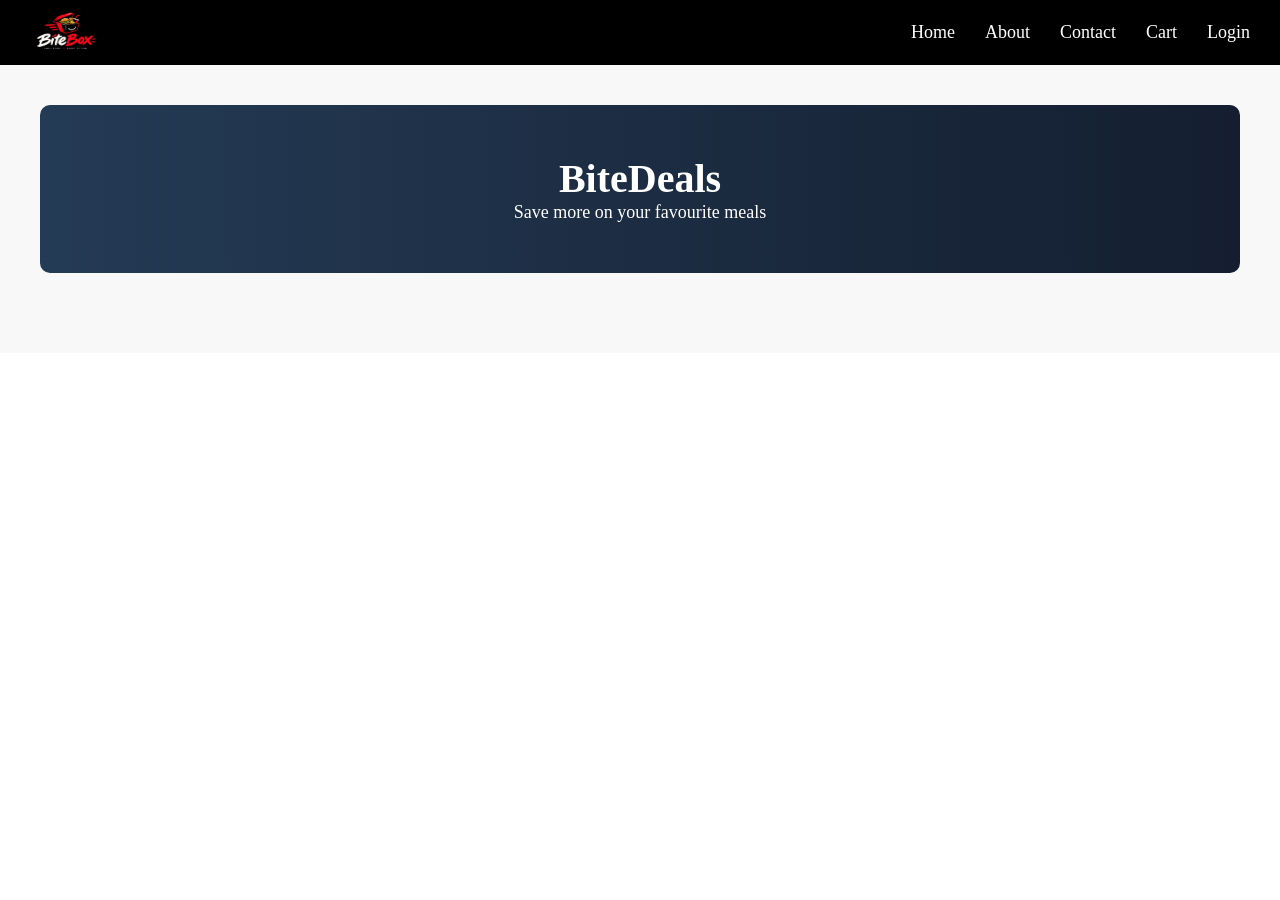
==== bitedeals.html @ 52be3f65 "Updated project" ====
<!DOCTYPE html>
<html lang="en">
<head>
    <meta charset="UTF-8">
    <meta name="viewport" content="width=device-width, initial-scale=1.0">
    <title>Document</title>
    <link rel="stylesheet" href="style.css">
</head>
<body>
     <header>
        <!-- <h1>Bite<span style="color: red;">Box</span></h1> -->
        <img src="images/bitebox diff.jpeg" alt="" height="60px" width="70px">


        <nav>
            <a href="">Home</a>
            <a href="">About</a>
            <a href="">Contact</a>
            <a href=""><i class="fa-solid fa-cart-plus"></i>Cart</a>
            <a href=""><i class="fa-solid fa-right-to-bracket"></i>Login</a>

        </nav>
    </header>

    <section class="deals-page">
        
        <div class="deal-hero">
            <h1>BiteDeals</h1>
            <p>Save more on your favourite meals</p>
        </div>
      
    </section>
    
</body>
</html>
---- style.css ----
* {
    margin: 0;
    padding: 0;
}

header {
    display: flex;
    align-items: center;
    height: 65px;
    background-color: black;
    justify-content: space-between;
    /* top right bottom left */
    padding: 0px 30px 0px 30px;
}





nav a {
    color: white;
    text-decoration: none;
    font-size: 18px;
}

nav {
    display: flex;
    gap: 30px;
    align-items: center;
}

a:hover {
    color: red;

}

.hero {
    height: 90vh;
    background: url("./images/background.jpeg") no-repeat center/cover;
    display: flex;
    justify-content: center;
    align-items: center;
    color: white;

}

.hero button {
    margin-top: 15px;
    padding: 10px 20px;
    background-color: red;
    color: white;
    border: none;
    border-radius: 5px;
    cursor: pointer;
}

.hero button:hover {
    background-color: darkred;
}

.video-section{
    display: flex;
    padding: 50px;
    justify-content: center;
    align-items: center;
    gap: 40px;
}

.video-text{
    flex: 1;
}

.video-box{
    flex: 1;
}

.video-box video{
    width: 100%;
    border-radius: 10px;
}

.video-text h2{
    font-size: 32px;
    margin-bottom: 15px;
}

.video-text p{
    font-size: 18px;
    color: #444;
}

.about{
    text-align: center;
    padding: 60px 20px;
    background-color:white;
    
}

.about h2{
    font-size: 32px;
    margin-bottom: 20px;
    color: rgba(255, 0, 0,0.615);
}

.about p{
    max-width: 700px;
    margin: auto;
    font-size: 18px;
    color: #555555;
    line-height: 1.6;
}

footer{
    background-color: #111111;
    color: #cccccc;
    padding: 40px;
}
.footer-container{
    display: grid;
    grid-template-columns: repeat(4,1fr);
    gap: 30px;
}

footer a{
    text-decoration: none;
    color: #cccccc;


}
footer ul{
    list-style: none;
    display: block;
    padding: 0;
}
.footer-box h2{
    margin-bottom: 15px;
}

.footer-box h3{
    margin-bottom: 15px;
}

.social-icons a{
      display: inline-block;
      margin-right: 20px;
      font-size: 20px;
      padding: 10px;
      border-radius: 50%;
      color: #ccc;
      background: #222;
    }

.social-icons a:hover{
    color: red;
    background: white;
}


.footer-bottom{
    margin-top: 30px;
    text-align: center;
    border-top: 1px solid #333;
    padding-top:10px ;
    font-size: 14px;
}






.category-icons{
    display: flex;
    gap: 20px;
    padding: 20px;
    overflow: auto;
    background: #ffffff;
    justify-content: center;
}

.icon-box{
    min-width: 100px;
    text-align: center;
    cursor: pointer;
    transition: 0.3s;
}

.icon-box img{
    width: 70px;
    height: 70px;
    object-fit: cover;
    border-radius: 50%;
    border: 2px solid #eeeeee;
    padding: 5px;
}

.icon-box p{
    margin-top:8px ;
    font-size: 14px;
}

.icon-box img:hover{
    margin-top: 8px;
    font-size: 14px;

}

.icon-box p:hover{
    color: red;
}



.menu-container{
    display: grid;
    grid-template-columns: repeat(4,1fr);
    gap: 20px;
    padding: 20px;
}

.card img{
    width: 100%;
    object-fit:cover;
}

.card{
    background: #ffffff;
    border-radius: 10px;
    padding: 15px;
    text-align: center;

    box-shadow: 0px 4px 10px black;
    /* box-shadow: horizontal-offset  vertical-offset  blur-offset; */
}

.deals-page{
    padding: 40px;
    background: #f8f8f8;
}

.deal-hero{
      background: linear-gradient(to right, #243b55, #141e30);
    color: white;
    padding: 50px;
    text-align: center;
    border-radius: 10px;
    margin-bottom: 40px;
}

.deal-hero h1{
    font-size: 40px;
}

.deal-hero p{
    font-size: 18px;
}
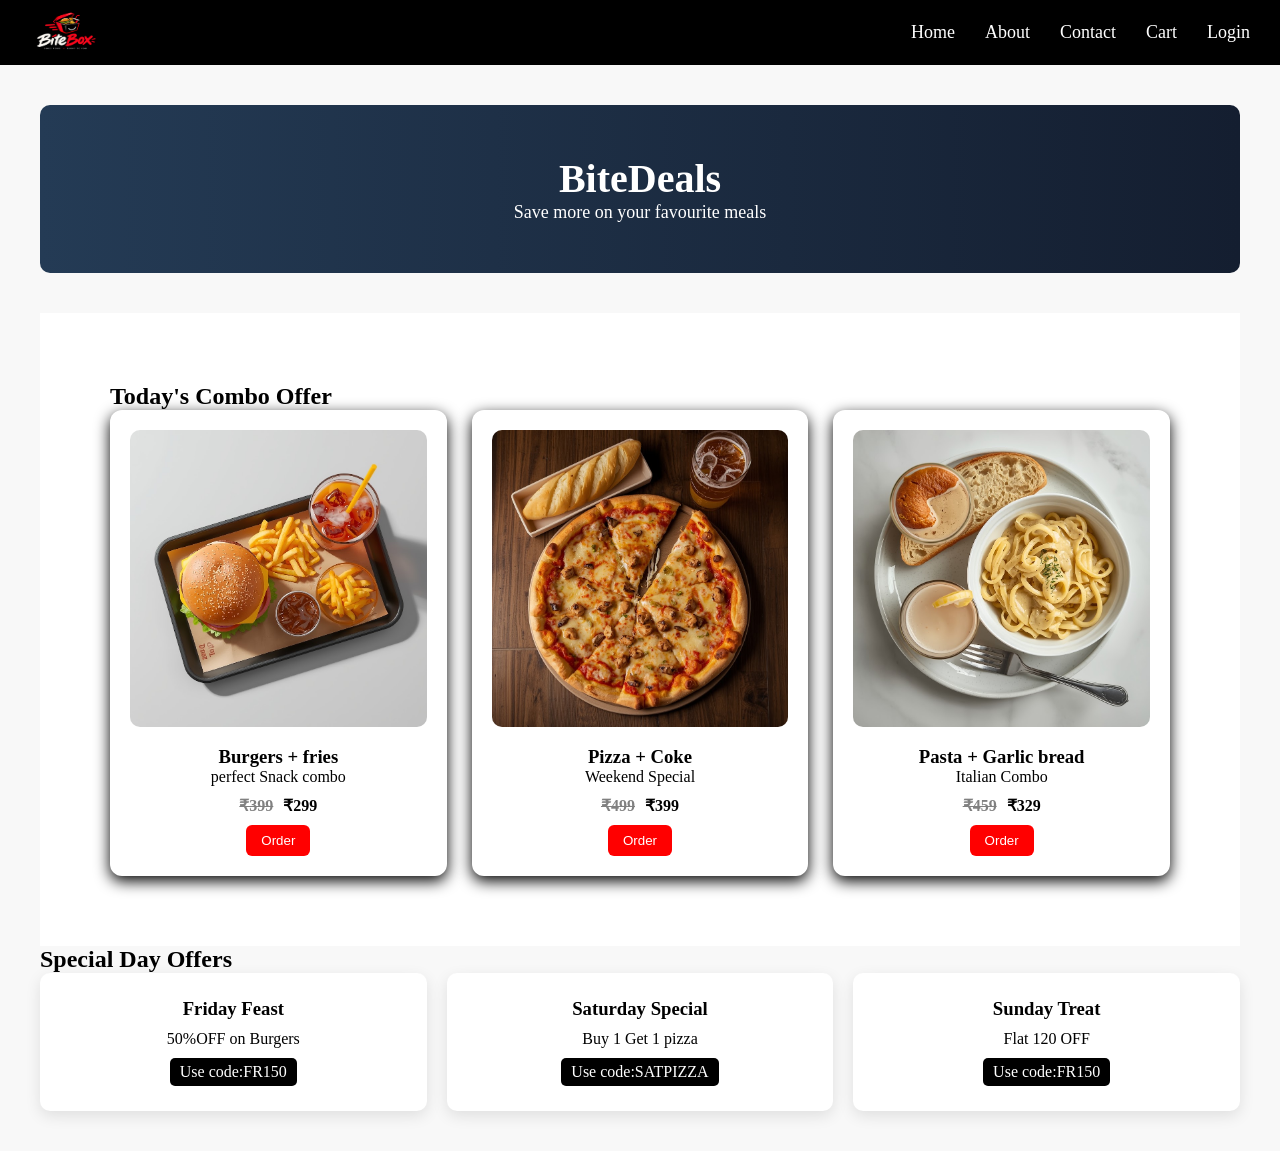
==== commit 872e0324: "updated code" ====
--- a/bitedeals.html
+++ b/bitedeals.html
@@ -23,12 +23,79 @@
     </header>
 
     <section class="deals-page">
-        
+        <!-- this section will end at last -->
+        <!-- hero section start here -->
         <div class="deal-hero">
             <h1>BiteDeals</h1>
             <p>Save more on your favourite meals</p>
         </div>
-      
+        <!-- end hero deal section  -->
+
+
+        <section class="combo-section">
+            <!-- Combo Section start here -->
+            <h2 class="section-title">Today's Combo Offer</h2>
+
+            <div class="combo-container">
+                <!-- Combo 1 -->
+                <div class="combo-card">
+                    <img src="images/meal1.jpg">
+                    <h3>Burgers + fries</h3>
+                    <p>perfect Snack combo</p>
+                    <h4><span>₹399</span>₹299</h4>
+                    <button>Order</button>
+                </div>
+                <!-- Combo 2 -->
+                 <div class="combo-card">
+                    <img src="images/meal2.jpg">
+                    <h3>Pizza + Coke</h3>
+                    <p>Weekend Special</p>
+                    <h4><span>₹499</span>₹399</h4>
+                    <button>Order</button>
+                 </div>
+                 <!-- Combo 3 -->
+                  <div class="combo-card">
+                    <img src="images/meal3.jpg">
+                    <h3>Pasta + Garlic bread</h3>
+                    <p>Italian Combo</p>
+                    <h4><span>₹459</span>₹329</h4>
+                    <button>Order</button>
+                  </div>
+            </div>
+        </section>
+
+        <!-- end offer section -->
+
+          <!-- day wise offers  -->
+         <h2 class="section-title">Special Day Offers </h2>
+
+         <div class="deals-container">
+            <!-- first card -->
+            <div class="deal-card">
+                <h3>Friday Feast</h3>
+                <p>50%OFF on Burgers</p>
+                <span>Use code:FR150</span>
+
+            </div>
+            <!-- second card -->
+            <div class="deal-card">
+                <h3>Saturday Special</h3>
+                <p>Buy 1 Get 1 pizza</p>
+                <span>Use code:SATPIZZA</span>
+
+            </div>
+            <!-- third card -->
+            <div class="deal-card">
+                <h3>Sunday Treat</h3>
+                <p>Flat 120 OFF</p>
+                <span>Use code:FR150</span>
+
+            </div>
+         </div>
+
+         <!-- Hot Deals Section -->
+        
+
     </section>
     
 </body>
--- a/style.css
+++ b/style.css
@@ -253,4 +253,88 @@
 
 .deal-hero p{
     font-size: 18px;
+}
+
+.combo-section{
+    padding: 70px;
+    background: #fff;
+}
+
+.combo-container{
+    display: grid;
+    grid-template-columns: repeat(3,1fr);
+    gap: 25px;
+}
+
+.combo-card{
+    background: #fff;
+    padding: 20px;
+    border-radius: 12px;
+    text-align: center;
+    box-shadow: 0 5px 15px rgba(0,0,0,1);
+    transition: 0.3s;
+}
+
+.combo-card img{
+    width: 100%;
+    border-radius: 10px;
+    margin-bottom: 15px;
+}
+
+.combo-card h4{
+    margin: 10px 0px;
+}
+
+.combo-card h4 span{
+    text-decoration:line-through ;
+    color: gray;
+    margin-right:10px ;
+}
+
+.combo-card button{
+    background: red;
+    color: white;
+    border: none;
+    /* topbottom  rightleft */
+    padding: 8px 15px;
+    border-radius: 6px;
+    cursor: pointer;
+}
+.combo-card button:hover{
+    background: #cc0000;
+}
+.combo-card:hover{
+    transform: translateY(-8px);
+}
+
+.deals-container{
+    display: grid;
+    grid-template-columns: repeat(3,1fr);
+    gap: 20px;
+}
+
+.deal-card{
+    background: white;
+    padding: 25px;
+    border-radius: 10px;
+    text-align: center;
+    transition: 0.3s;
+    box-shadow: 0 5px 15px rgba(0,0,0,0.1);
+}
+
+.deal-card h3{
+    margin-bottom: 10px;
+}
+
+.deal-card span{
+    display: inline-block;
+    margin-top: 10px;
+    padding: 5px 10px;
+    background: black;
+    color: white;
+    border-radius: 5px;
+}
+
+.deal-card:hover{
+    transform: translateY(-8px);
 }
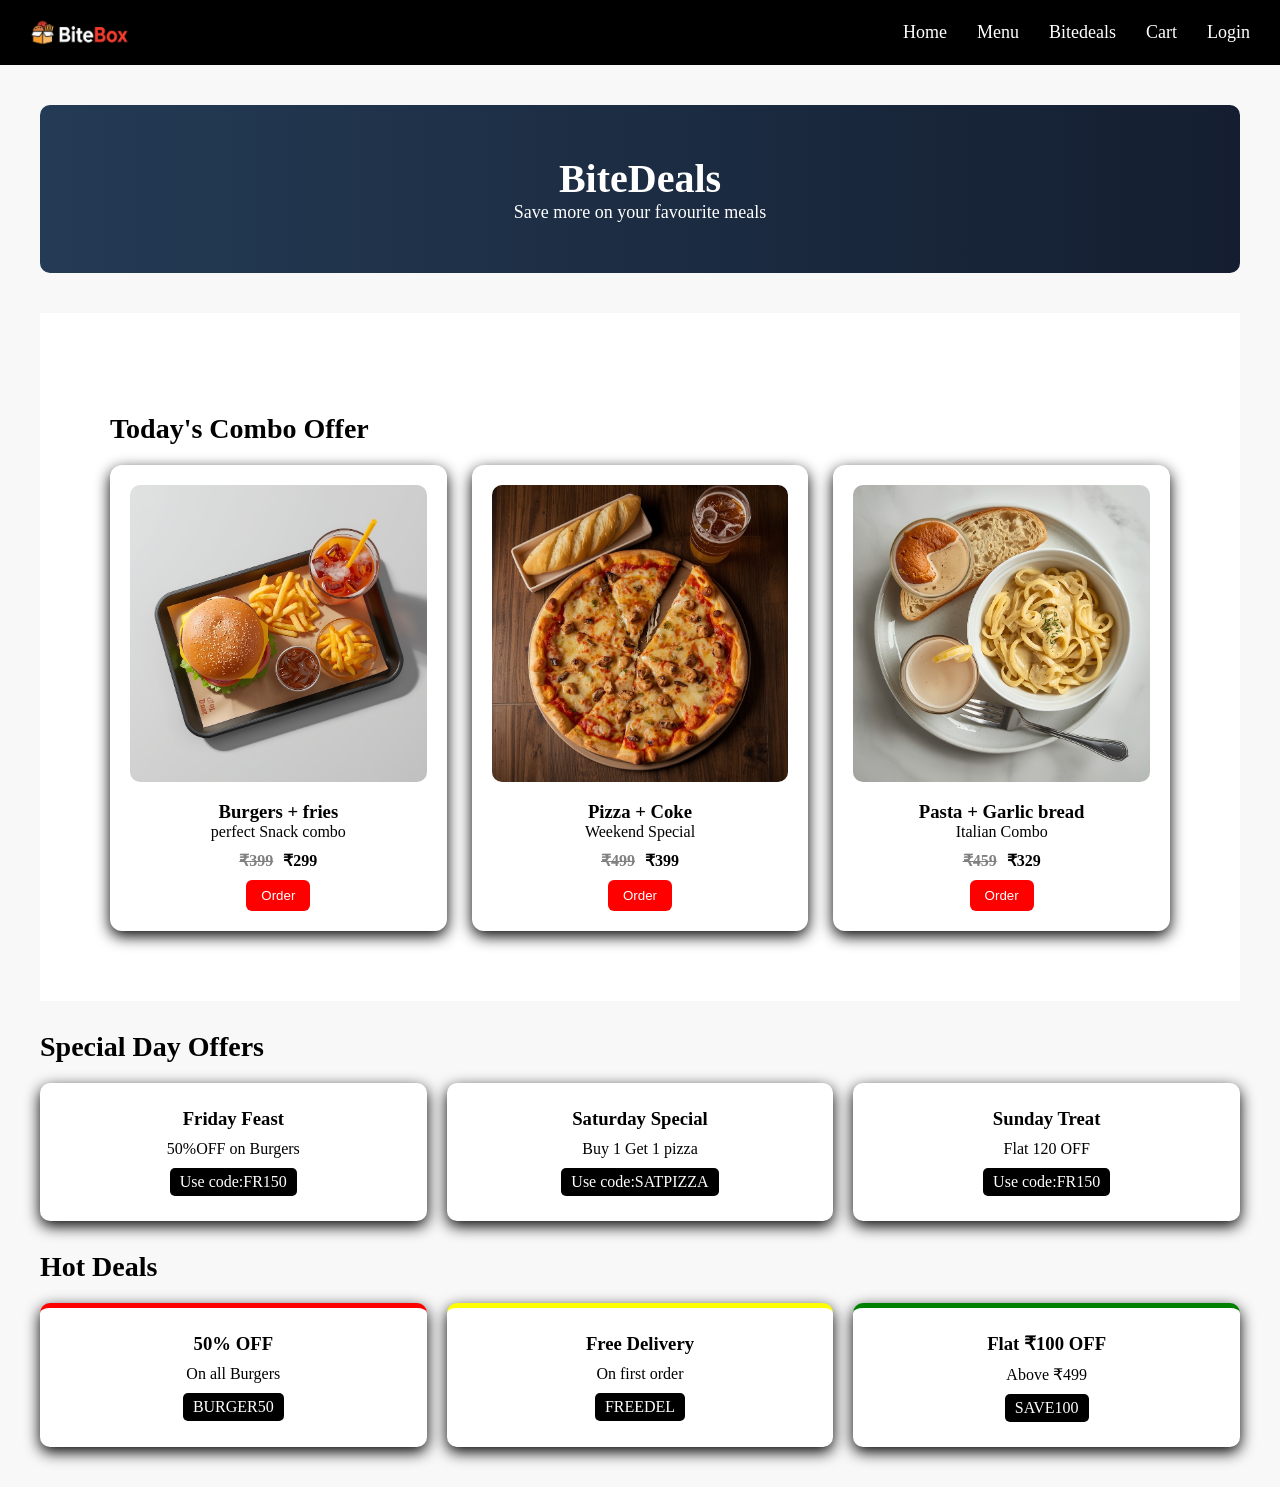
==== commit 9d2b1938: "updated code" ====
--- a/bitedeals.html
+++ b/bitedeals.html
@@ -9,15 +9,15 @@
 <body>
      <header>
         <!-- <h1>Bite<span style="color: red;">Box</span></h1> -->
-        <img src="images/bitebox diff.jpeg" alt="" height="60px" width="70px">
+        <img src="images/Bitebox2.png">
 
 
         <nav>
-            <a href="">Home</a>
-            <a href="">About</a>
-            <a href="">Contact</a>
-            <a href=""><i class="fa-solid fa-cart-plus"></i>Cart</a>
-            <a href=""><i class="fa-solid fa-right-to-bracket"></i>Login</a>
+            <a href="home.html">Home</a>
+            <a href="menu.html">Menu</a>
+            <a href="bitedeals.html">Bitedeals</a>
+            <a href="cart.html"><i class="fa-solid fa-cart-plus"></i>Cart</a>
+            <a href="login.html"><i class="fa-solid fa-right-to-bracket"></i>Login</a>
 
         </nav>
     </header>
@@ -94,6 +94,32 @@
          </div>
 
          <!-- Hot Deals Section -->
+                
+
+      <h2 class="section-title">Hot Deals</h2>
+
+      <div class="deals-container">
+        <!-- box1 -->
+        <div class="deal-card red">
+          <h3>50% OFF</h3>
+          <p>On all Burgers</p>
+          <span>BURGER50</span>
+        </div>
+        <!-- box2 -->
+        <div class="deal-card yellow">
+          <h3>Free Delivery</h3>
+          <p>On first order</p>
+          <span>FREEDEL</span>
+        </div>
+
+        <!-- box-3 -->
+        <div class="deal-card green">
+          <h3>Flat ₹100 OFF</h3>
+          <p>Above ₹499</p>
+          <span>SAVE100</span>
+        </div>
+      </div>
+  
         
 
     </section>
--- a/style.css
+++ b/style.css
@@ -15,12 +15,35 @@
 
 
 
+/* extra added login-btn */
+header img{
+    width: 100px;
+    height: 30px;
+}
+
+
+
+.login-btn{
+    background: red;
+    border: none;
+    border-radius: 10px;
+    padding: 5px 6px;
+
+}
+.login-btn:hover{
+    color: white;
+    background: darkred;
+}
+
+/* extra ended  */
+
 
 
 nav a {
     color: white;
     text-decoration: none;
     font-size: 18px;
+
 }
 
 nav {
@@ -319,7 +342,7 @@
     border-radius: 10px;
     text-align: center;
     transition: 0.3s;
-    box-shadow: 0 5px 15px rgba(0,0,0,0.1);
+    box-shadow: 0 5px 15px rgba(0,0,0,1);
 }
 
 .deal-card h3{
@@ -337,4 +360,110 @@
 
 .deal-card:hover{
     transform: translateY(-8px);
+}
+
+.red{
+    border-top: 5px solid red;
+}
+
+.yellow{
+    border-top: 5px solid yellow;
+}
+
+.green{
+    border-top: 5px solid green;
+}
+
+.section-title{
+    margin: 30px 0px 20px;
+    font-size: 28px;
+    color: #000;
+
+}
+
+table{
+    width: 70%;
+    border-collapse: collapse;
+    background: #fff;
+    border-radius: 10px;
+    overflow: hidden;
+    margin: auto;
+}
+
+thead{
+    background: red;
+    color: white;
+}
+
+th,td{
+    text-align: center;
+    padding: 15px;
+}
+tbody tr{
+    border-bottom: 1px solid #ddd;
+}
+.item {
+    display: flex;
+    align-items: center;
+    gap: 15px;
+
+}
+
+.item img{
+    width: 70px;
+    height: 70px;
+    border-radius: 10px;
+    object-fit: cover;
+}
+
+.remove{
+    /* color: white; */
+    background: red;
+    border: none;
+    border-radius: 5px;
+    padding: 5px 10px;
+    cursor: pointer;
+}
+.remove:hover{
+    background: darkred;
+}
+
+.grand-total td{
+    font-weight: bold;
+    font-size: 18px;
+}
+.grand-total button{
+    margin-top: 15px;
+    padding: 10px 20px;
+    background: red;
+    color: white;
+    border: none;
+    border-radius: 5px;
+    cursor: pointer;
+
+}
+
+.grand-total button:hover{
+    background: darkred;
+}
+.qty-box{
+    display: flex;
+    justify-content: center;
+    align-items: center;
+    gap: 10px;
+}
+
+.qty-box button{
+    width: 28px;
+    height: 28px;
+    background: red;
+    color: white;
+    border: none;
+    font: 16px;
+    border-radius: 4px;
+    cursor: pointer;
+
+}
+.qty-box button:hover{
+    background: #cc0000;
 }
